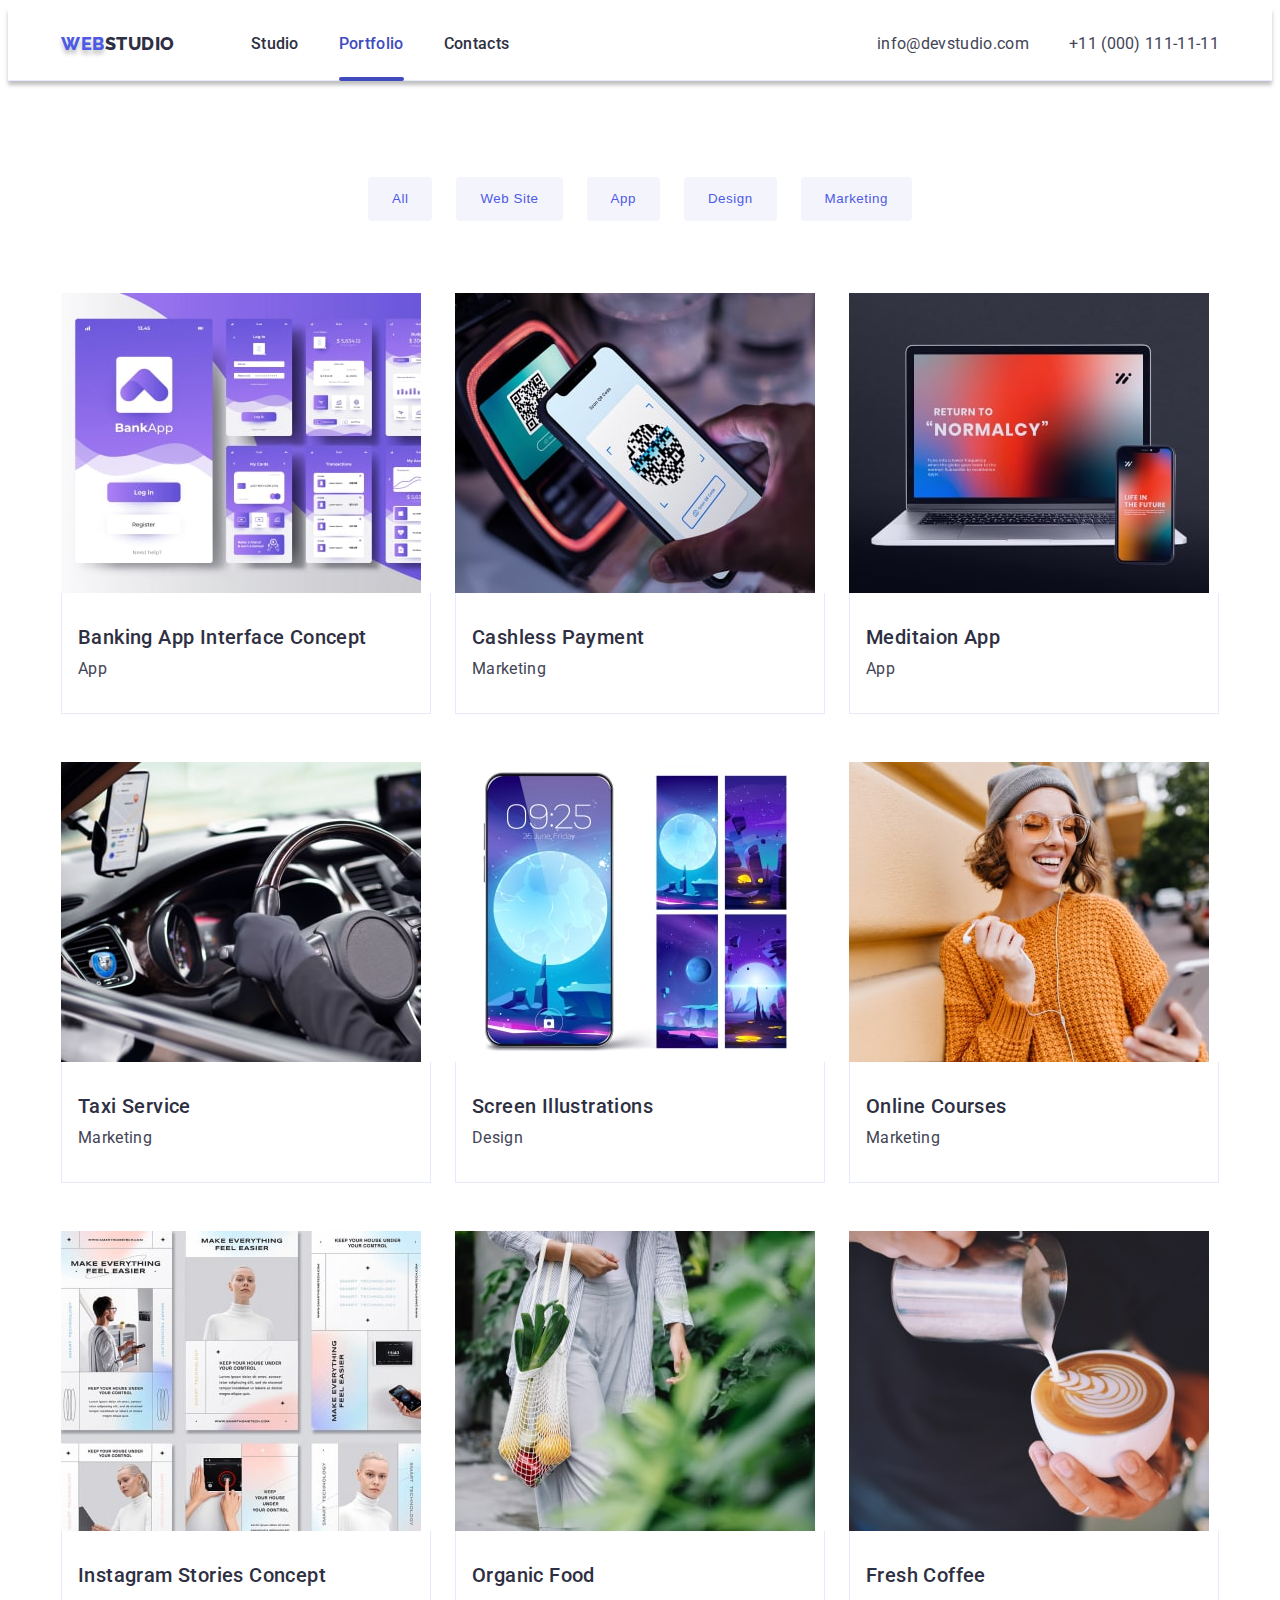
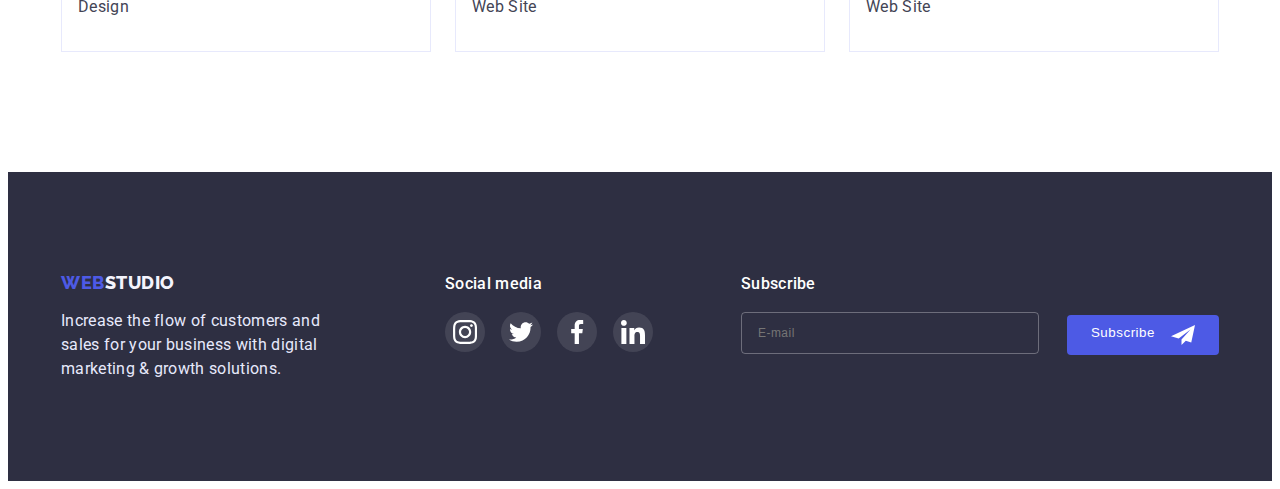
==== portfolio.html @ 87331905 "Initial commit" ====
<!DOCTYPE html>
<html lang="en">
  <head>
    <meta charset="UTF-8" />
    <meta http-equiv="X-UA-Compatible" content="IE=edge" />
    <meta name="viewport" content="width=device-width, initial-scale=1.0" />
    <title>Portfolio</title>
    <!-- Fonts -->
    <link rel="preconnect" href="https://fonts.gstatic.com" />
    <link rel="preconnect" href="https://fonts.googleapis.com" />
    <link rel="preconnect" href="https://fonts.gstatic.com" crossorigin />
    <link
      href="https://fonts.googleapis.com/css2?family=Raleway:wght@800&family=Roboto:wght@400;500;700;900&display=swap"
      rel="stylesheet"
    />
    <!-- Normalize -->
    <link
      rel="stylesheet"
      href="https://cdnjs.cloudflare.com/ajax/libs/modern-normalize/1.1.0/modern-normalize.min.css"
      integrity="sha512-wpPYUAdjBVSE4KJnH1VR1HeZfpl1ub8YT/NKx4PuQ5NmX2tKuGu6U/JRp5y+Y8XG2tV+wKQpNHVUX03MfMFn9Q=="
      crossorigin="anonymous"
      referrerpolicy="no-referrer"
    />
    <!-- Styles -->
    <link rel="stylesheet" href="./css/styles.css" />
  </head>
  <body>
    <header class="header">
      <div class="container header-container">
        <nav class="header-nav">
          <a class="logo" href="./index.html">
            <span class="logo-icon">Web</span>Studio
          </a>

          <ul class="header-menu">
            <li><a class="header-link" href="./index.html">Studio</a></li>
            <li>
              <a class="header-link link-page" href="./portfolio.html"
                >Portfolio</a
              >
            </li>
            <li><a class="header-link" href="">Contacts</a></li>
          </ul>
        </nav>

        <address class="address">
          <ul class="address-menu">
            <li>
              <a class="address-link" href="mailto:info@devstudio.com"
                >info@devstudio.com
              </a>
            </li>
            <li>
              <a class="address-link" href="tel:+110001111111"
                >+11 (000) 111-11-11
              </a>
            </li>
          </ul>
        </address>
      </div>
    </header>
    <main>
      <section class="section-portfolio">
        <!-- Filters -->
        <div class="container">
          <h1 class="visually-hidden">Filters</h1>
          <ul class="filters-menu">
            <li>
              <button class="filters-buttons" type="button">All</button>
            </li>
            <li>
              <button class="filters-buttons" type="button">Web Site</button>
            </li>
            <li>
              <button class="filters-buttons" type="button">App</button>
            </li>
            <li>
              <button class="filters-buttons" type="button">Design</button>
            </li>
            <li>
              <button class="filters-buttons" type="button">Marketing</button>
            </li>
          </ul>

          <!-- Project -->
          <ul class="project-list">
            <li class="project-item">
              <a class="project-link" href="#">
                <div class="project-image">
                  <img
                    src="./images/Project_Card_1.jpg"
                    alt="banking app"
                    width="360"
                    height="300"
                  />
                  <div class="project-description">
                    <p class="project-text">
                      14 Stylish and User-Friendly App Design Concepts · Task
                      Manager App · Calorie Tracker App · Exotic Fruit Ecommerce
                      App · Cloud Storage App
                    </p>
                  </div>
                </div>
                <div class="project-content">
                  <h2 class="section-subtitle">
                    Banking App Interface Concept
                  </h2>
                  <p class="section-text">App</p>
                </div>
              </a>
            </li>

            <li class="project-item">
              <a class="project-link" href="#">
                <div class="project-image">
                  <img
                    src="./images/Project_Card_2.jpg"
                    alt="cashless payment"
                    width="360"
                    height="300"
                  />
                  <div class="project-description">
                    <p class="project-text">
                      14 Stylish and User-Friendly App Design Concepts · Task
                      Manager App · Calorie Tracker App · Exotic Fruit Ecommerce
                      App · Cloud Storage App
                    </p>
                  </div>
                </div>
                <div class="project-content">
                  <h2 class="section-subtitle">Cashless Payment</h2>
                  <p class="section-text">Marketing</p>
                </div>
              </a>
            </li>

            <li class="project-item">
              <a class="project-link" href="#">
                <div class="project-image">
                  <img
                    src="./images/Project_Card_3.jpg"
                    alt="meditaion app"
                    width="360"
                    height="300"
                  />
                  <div class="project-description">
                    <p class="project-text">
                      14 Stylish and User-Friendly App Design Concepts · Task
                      Manager App · Calorie Tracker App · Exotic Fruit Ecommerce
                      App · Cloud Storage App
                    </p>
                  </div>
                </div>
                <div class="project-content">
                  <h2 class="section-subtitle">Meditaion App</h2>
                  <p class="section-text">App</p>
                </div>
              </a>
            </li>

            <li class="project-item">
              <a class="project-link" href="#">
                <div class="project-image">
                  <img
                    src="./images/Project_Card_4.jpg"
                    alt="taxi service"
                    width="360"
                    height="300"
                  />
                  <div class="project-description">
                    <p class="project-text">
                      14 Stylish and User-Friendly App Design Concepts · Task
                      Manager App · Calorie Tracker App · Exotic Fruit Ecommerce
                      App · Cloud Storage App
                    </p>
                  </div>
                </div>

                <div class="project-content">
                  <h2 class="section-subtitle">Taxi Service</h2>
                  <p class="section-text">Marketing</p>
                </div>
              </a>
            </li>

            <li class="project-item">
              <a class="project-link" href="#">
                <div class="project-image">
                  <img
                    src="./images/Project_Card_5.jpg"
                    alt="screen illustrations"
                    width="360"
                    height="300"
                  />
                  <div class="project-description">
                    <p class="project-text">
                      14 Stylish and User-Friendly App Design Concepts · Task
                      Manager App · Calorie Tracker App · Exotic Fruit Ecommerce
                      App · Cloud Storage App
                    </p>
                  </div>
                </div>

                <div class="project-content">
                  <h2 class="section-subtitle">Screen Illustrations</h2>
                  <p class="section-text">Design</p>
                </div>
              </a>
            </li>

            <li class="project-item">
              <a class="project-link" href="#">
                <div class="project-image">
                  <img
                    src="./images/Project_Card_6.jpg"
                    alt="online courses"
                    width="360"
                    height="300"
                  />
                  <div class="project-description">
                    <p class="project-text">
                      14 Stylish and User-Friendly App Design Concepts · Task
                      Manager App · Calorie Tracker App · Exotic Fruit Ecommerce
                      App · Cloud Storage App
                    </p>
                  </div>
                </div>

                <div class="project-content">
                  <h2 class="section-subtitle">Online Courses</h2>
                  <p class="section-text">Marketing</p>
                </div>
              </a>
            </li>

            <li class="project-item">
              <a class="project-link" href="#">
                <div class="project-image">
                  <img
                    src="./images/Project_Card_7.jpg"
                    alt="instagram stories"
                    width="360"
                    height="300"
                  />
                  <div class="project-description">
                    <p class="project-text">
                      14 Stylish and User-Friendly App Design Concepts · Task
                      Manager App · Calorie Tracker App · Exotic Fruit Ecommerce
                      App · Cloud Storage App
                    </p>
                  </div>
                </div>

                <div class="project-content">
                  <h2 class="section-subtitle">Instagram Stories Concept</h2>
                  <p class="section-text">Design</p>
                </div>
              </a>
            </li>

            <li class="project-item">
              <a class="project-link" href="#">
                <div class="project-image">
                  <img
                    src="./images/Project_Card_8.jpg"
                    alt="organic food"
                    width="360"
                    height="300"
                  />

                  <div class="project-description">
                    <p class="project-text">
                      14 Stylish and User-Friendly App Design Concepts · Task
                      Manager App · Calorie Tracker App · Exotic Fruit Ecommerce
                      App · Cloud Storage App
                    </p>
                  </div>
                </div>

                <div class="project-content">
                  <h2 class="section-subtitle">Organic Food</h2>
                  <p class="section-text">Web Site</p>
                </div>
              </a>
            </li>

            <li class="project-item">
              <a class="project-link" href="#">
                <div class="project-image">
                  <img
                    src="./images/Project_Card_9.jpg"
                    alt="cup of coffee"
                    width="360"
                    height="300"
                  />

                  <div class="project-description">
                    <p class="project-text">
                      14 Stylish and User-Friendly App Design Concepts · Task
                      Manager App · Calorie Tracker App · Exotic Fruit Ecommerce
                      App · Cloud Storage App
                    </p>
                  </div>
                </div>

                <div class="project-content">
                  <h2 class="section-subtitle">Fresh Coffee</h2>
                  <p class="section-text">Web Site</p>
                </div>
              </a>
            </li>
          </ul>
        </div>
      </section>
    </main>
    <footer class="footer">
      <div class="container footer-container">
        <div>
          <a class="footer-logo" href="./index.html">
            <span class="footer-logo-text">Web</span>Studio
          </a>
          <p class="footer-text">
            Increase the flow of customers and sales for your business with
            digital marketing & growth solutions.
          </p>
        </div>
        <div class="footer-socials">
          <h2 class="footer-socials-title">Social media</h2>
          <ul class="footer-socials-list">
            <li class="footer-socials-item">
              <a class="footer-socials-link" href="https://www.instagram.com/">
                <svg class="footer-socials-icon">
                  <use href="./images/icons.svg#icon-instagram"></use>
                </svg>
              </a>
            </li>
            <li class="footer-socials-item">
              <a class="footer-socials-link" href="https://twitter.com/">
                <svg class="footer-socials-icon">
                  <use href="./images/icons.svg#icon-twitter"></use>
                </svg>
              </a>
            </li>
            <li class="footer-socials-item">
              <a class="footer-socials-link" href="https://www.facebook.com/">
                <svg class="footer-socials-icon">
                  <use href="./images/icons.svg#icon-facebook"></use>
                </svg>
              </a>
            </li>
            <li class="footer-socials-item">
              <a class="footer-socials-link" href="https://www.linkedin.com/">
                <svg class="footer-socials-icon">
                  <use href="./images/icons.svg#icon-linkedin"></use>
                </svg>
              </a>
            </li>
          </ul>
        </div>

        <form class="subscribe">
          <h2 class="footer-socials-title">Subscribe</h2>
          <input
            class="subscribe-email"
            name="email"
            type="email"
            placeholder="E-mail"
          />
          <button class="footer-btn" type="submit">
            Subscribe
            <svg class="footer-icon-subscribe">
              <use href="./images/icons.svg#icon-telegram"></use>
            </svg>
          </button>
        </form>
      </div>
    </footer>
  </body>
</html>
---- css/styles.css ----
:root {
  --color-brand: #4d5ae5;
  --color-pressed-state: #404bbf;
  --color-title: #2e2f42;
  --color-text: #434455;
  --color-primary: #ffffff;
  --timing-function: 250ms cubic-bezier(0.4, 0, 0.2, 1);
}

body {
  font-family: 'Roboto', sans-serif;
  font-size: 16px;
  background-color: var(--color-primary);
  color: var(--color-text);
}

p,
h1,
h2,
h3,
h4,
h5,
h6 {
  margin: 0;
}

img {
  display: block;
  max-width: 100%;
  height: auto;
  object-fit: cover;
}

.container {
  width: 1158px;
  margin: 0 auto;
  padding: 0 15px;
}

ul {
  list-style-type: none;
  margin: 0;
  padding: 0;
}

/* Head  */

.header {
  border-bottom: 1px solid #e7e9fc;
  box-shadow: 0px 4px 4px rgba(0, 0, 0, 0.25);
}

.header-container {
  display: flex;
  align-items: center;
}

.header-nav {
  display: flex;
  align-items: center;
  flex-grow: 1;
  gap: 76px;
}

.logo {
  color: var(--color-title);
  font-size: 18px;
  line-height: 1.33;
  font-weight: 800;
  text-decoration: none;
  text-transform: uppercase;
  font-family: 'Raleway', sans-serif;
  letter-spacing: 0.03em;
}

.logo-text {
  color: var(--color-brand);
}

.header-menu {
  display: flex;
  gap: 40px;
}

.header-link {
  display: block;
  padding: 24px 0;

  position: relative;

  color: var(--color-title);
  font-weight: 500;
  text-decoration: none;
  letter-spacing: 0.02em;
  line-height: 1.5;

  transition: color var(--timing-function);
}

.link-page {
  color: var(--color-pressed-state);
}

.link-page::after {
  content: '';

  position: absolute;

  display: block;
  bottom: -1px;
  width: 100%;
  height: 4px;
  border-radius: 4px;

  background-color: var(--color-pressed-state);
}

.header-link:hover {
  color: var(--color-pressed-state);
}

.address-menu {
  display: flex;
  gap: 40px;
}

.address-link {
  color: var(--color-text);
  text-decoration: none;
  font-style: normal;
  letter-spacing: 0.02em;
  line-height: 1.5;

  padding: 24px 0;

  transition: color var(--timing-function);
}

.address-link:hover {
  color: var(--color-pressed-state);
}

/* Hero */
.hero {
  background-color: rgba(46, 47, 66, 0.7);
  background-image: linear-gradient(
      rgba(46, 47, 66, 0.7),
      rgba(46, 47, 66, 0.7)
    ),
    url('../images/people-office.jpg');
  background-repeat: no-repeat;
  background-position: center;
  background-size: cover;
  box-shadow: 0px 4px 4px rgba(0, 0, 0, 0.25);

  max-width: 1440px;
  text-align: center;

  margin-left: auto;
  margin-right: auto;
  padding-top: 188px;
  padding-bottom: 188px;
}

.hero-title {
  color: var(--color-primary);
  font-size: 56px;
  line-height: 1.07;
  text-align: center;
  letter-spacing: 0.02em;
  max-width: 496px;

  margin: 0 auto 48px;
}

.hero-btn {
  color: var(--color-primary);
  background-color: var(--color-brand);
  box-shadow: 0px 4px 4px rgba(0, 0, 0, 0.15);
  border: none;

  border-radius: 4px;
  cursor: pointer;
  font-weight: 500;
  letter-spacing: 0.04em;
  line-height: 1.5;

  padding: 16px 32px;

  transition: background-color var(--timing-function);
}

.hero-btn:hover {
  background-color: var(--color-pressed-state);
}

/* Sections */

.visually-hidden {
  position: absolute;
  width: 1px;
  height: 1px;
  margin: -1px;
  border: 0;
  padding: 0;
  white-space: nowrap;
  clip-path: inset(100%);
  clip: rect(0 0 0 0);
  overflow: hidden;
}

.section {
  padding: 120px 0;
}

.future {
  padding-bottom: 0;
}

.section-list {
  display: flex;
  gap: 24px;
}

.section-list > li {
  flex-basis: calc((100%-72px) / 4);
}

.section-item::before {
  content: '';
  display: block;
  height: 112px;
  background-color: #f4f4fd;
  border-radius: 4px;
  background-size: auto;
  background-repeat: no-repeat;
  background-position: center;
  margin-bottom: 8px;
}

.icon-antenna::before {
  background-image: url(../images/antenna.svg);
}

.icon-clock::before {
  background-image: url(../images/clock.svg);
}

.icon-diagram::before {
  background-image: url(../images/diagram.svg);
}

.icon-astronaut::before {
  background-image: url(../images/astronaut.svg);
}

.section-subtitle {
  color: var(--color-title);
  font-size: 20px;
  line-height: 1.2;
  font-weight: 500;
  letter-spacing: 0.02em;

  margin-bottom: 8px;
}

.section-text {
  letter-spacing: 0.02em;
  line-height: 1.5;
}

.section-title {
  color: var(--color-title);
  font-size: 36px;
  line-height: 1.11;
  text-transform: capitalize;
  text-align: center;
  letter-spacing: 0.02em;

  margin-bottom: 72px;
}

.section-bg {
  background-color: #f4f4fd;
}

.work-list {
  display: flex;
  flex-wrap: wrap;
  gap: 24px;
}

.work-item {
  flex-basis: calc((100% - 48px) / 3);
}

.team-list {
  display: flex;
  flex-wrap: wrap;
  gap: 24px;
}

.team-item {
  flex-basis: calc((100% - 72px) / 4);

  background-color: #ffffff;
  box-shadow: 0px 1px 6px rgba(46, 47, 66, 0.08),
    0px 1px 1px rgba(46, 47, 66, 0.16), 0px 2px 1px rgba(46, 47, 66, 0.08);
  border-radius: 0px 0px 4px 4px;
}

.team-content {
  text-align: center;
  padding: 32px 0;
}

/* Socials icons */

.socials-list {
  display: flex;
  justify-content: center;
  gap: 24px;
  margin-top: 8px;
}

.socials-item {
  width: 40px;
  height: 40px;
}

.socials-link {
  display: flex;
  align-items: center;
  justify-content: center;
  width: 100%;
  height: 100%;
  border-radius: 50%;
  background-color: var(--color-brand);
  fill: var(--color-primary);

  transition: background-color var(--timing-function);
}

.socials-link:hover,
.socials-link:focus {
  background-color: var(--color-pressed-state);
}

.socials-icon {
  width: 16px;
  height: 16px;
}

/* Customers */

.section-customers-list {
  display: flex;
  gap: 24px;
  justify-content: center;
}

.section-customers-item {
  width: 168px;
  height: 88px;
}

.section-customers-link {
  display: flex;
  align-items: center;
  justify-content: center;
  width: 100%;
  height: 100%;
  border: 1px solid #8e8f99;
  fill: #8e8f99;
  border-radius: 4px;

  transition: fill var(--timing-function), border var(--timing-function);
}

.section-customers-link:hover,
.section-customers-link:focus {
  fill: var(--color-pressed-state);
  border: 1px solid var(--color-pressed-state);
}

.section-customers-icon {
  width: 104px;
  height: 56px;
}

/* Footer  */
.footer {
  background-color: var(--color-title);

  padding-top: 100px;
  padding-bottom: 100px;
}

.footer-container {
  display: flex;
}

.footer-logo {
  color: #f4f4fd;

  text-decoration: none;
  text-transform: uppercase;
  font-family: 'Raleway', sans-serif;
  font-size: 18px;
  line-height: 1.18;
  font-weight: 800;
  letter-spacing: 0.03em;

  display: block;
  margin-bottom: 16px;
}

.footer-logo-text {
  color: var(--color-brand);
}

.footer-text {
  color: #e7e9fc;

  letter-spacing: 0.02em;
  line-height: 1.5;
  width: 264px;
}

.footer-socials {
  margin-left: 120px;
}

.footer-socials-title {
  margin-bottom: 16px;

  color: var(--color-primary);

  font-size: 16px;
  font-weight: 500;
  letter-spacing: 0.02em;
  line-height: 1.5;
}

.footer-socials-list {
  display: flex;
  justify-content: center;
  gap: 16px;
}

.footer-socials-item {
  width: 40px;
  height: 40px;
}

.footer-socials-link {
  display: flex;
  align-items: center;
  justify-content: center;
  width: 100%;
  height: 100%;
  border-radius: 50%;
  background-color: rgba(255, 255, 255, 0.1);
  fill: var(--color-primary);

  transition: background-color var(--timing-function);
}

.footer-socials-link:hover,
.footer-socials-link:focus {
  background-color: #31d0aa;
}

.footer-socials-icon {
  width: 24px;
  height: 24px;
}

.subscribe {
  margin-left: auto;
}

.subscribe-email {
  padding: 8px 16px;
  width: 264px;

  font-size: 12px;
  line-height: 2;
  letter-spacing: 0.04em;
  color: rgba(255, 255, 255, 0.6);
  background-color: transparent;

  border: 1px solid rgba(255, 255, 255, 0.3);
  border-radius: 4px;
}

.footer-btn {
  display: inline-flex;
  margin-left: 24px;
  padding: 8px 24px;

  color: var(--color-primary);
  background-color: var(--color-brand);
  border: none;

  border-radius: 4px;
  cursor: pointer;
  font-weight: 500;
  letter-spacing: 0.04em;
  line-height: 1.5;

  transition: background-color var(--timing-function);
}

.footer-btn:hover {
  background-color: var(--color-pressed-state);
}

.footer-icon-subscribe {
  fill: var(--color-primary);

  margin-left: 16px;
  width: 24px;
  height: 24px;
}

/* Portfolio  */

.section-portfolio {
  padding-top: 96px;
  padding-bottom: 120px;
}

.logo-icon {
  color: var(--color-brand);
  text-shadow: 0px 4px 4px rgba(0, 0, 0, 0.25);
}

.filters-menu {
  display: flex;
  justify-content: center;
  margin-bottom: 72px;
  gap: 24px;
}

.filters-buttons {
  background-color: #f4f4fd;
  color: var(--color-brand);

  font-weight: 400;
  text-align: center;
  letter-spacing: 0.04em;
  cursor: pointer;
  border: 1px solid #e7e9fc;
  border-radius: 4px;
  border: none;
  line-height: 1.5;

  padding: 12px 24px;

  transition: color var(--timing-function),
    background-color var(--timing-function), box-shadow var(--timing-function);
}

.filters-buttons:hover,
.filters-buttons:focus {
  color: var(--color-primary);
  background-color: var(--color-pressed-state);
  box-shadow: 0px 3px 1px rgba(0, 0, 0, 0.1), 0px 2px 1px rgba(0, 0, 0, 0.08),
    0px 2px 2px rgba(0, 0, 0, 0.12);
}

.project-list {
  display: flex;
  flex-wrap: wrap;
}

.project-item {
  flex-basis: calc((100% - 48px) / 3);
  margin-right: 24px;
  margin-bottom: 48px;
}

.project-item:nth-child(3n) {
  margin-right: 0;
}

.project-item:nth-child(n + 7) {
  margin-bottom: 0;
}

.project-link {
  display: block;
  text-decoration: none;
  color: currentColor;

  transition: box-shadow var(--timing-function);
}

.project-link:hover,
.project-link:focus {
  box-shadow: 0px 1px 6px rgba(46, 47, 66, 0.08),
    0px 1px 1px rgba(46, 47, 66, 0.16), 0px 2px 1px rgba(46, 47, 66, 0.08);
}

.project-content {
  border: 1px solid #e7e9fc;
  border-top: none;
  padding: 32px 16px;
}

.project-image {
  position: relative;
  overflow: hidden;
}

.project-description {
  position: absolute;
  top: 0;
  left: 0;
  width: 100%;
  height: 100%;

  transform: translateY(100%);
  transition: transform var(--timing-function);

  background-color: var(--color-brand);
}

.project-link:hover .project-description {
  transform: translateY(0);
}

.project-text {
  padding: 40px 32px 164px 32px;

  letter-spacing: 0.02em;
  line-height: 1.5;
  color: #f4f4fd;
}

/* Modal */

.backdrop {
  position: fixed;
  top: 0;
  left: 0;
  width: 100%;
  height: 100%;

  display: flex;
  align-items: center;
  justify-content: center;

  padding-top: 88px;
  padding-bottom: 12px;

  background-color: rgba(46, 47, 66, 0.4);

  transition: opacity var(--timing-function), visibility var(--timing-function);
}

.backdrop.is-hidden {
  opacity: 0;
  visibility: hidden;
  pointer-events: none;
}

.modal {
  position: absolute;

  top: 50%;
  left: 50%;
  transform: translate(-50%, -50%);
  padding: 72px 24px 24px;

  width: 100%;

  max-width: 408px;
  min-height: 576px;

  background-color: #fcfcfc;
  box-shadow: 0px 1px 1px rgba(0, 0, 0, 0.14), 0px 1px 3px rgba(0, 0, 0, 0.12),
    0px 2px 1px rgba(0, 0, 0, 0.2);
  border-radius: 4px;
}

.modal-close {
  position: absolute;
  top: 24px;
  right: 24px;

  display: flex;
  align-items: center;
  justify-content: center;

  border-radius: 50%;
  width: 24px;
  height: 24px;
  background: #e7e9fc;
  border: 1px solid rgba(0, 0, 0, 0.1);

  transition: background-color var(--timing-function),
    fill var(--timing-function), border var(--timing-function);
}

.modal-close-icon {
  width: 8px;
  height: 8px;
}

.modal-close:hover,
.modal-close:focus {
  background-color: var(--color-pressed-state);
  fill: var(--color-primary);
  border: none;
}

/* Form  */

.contact-form {
}

.contact-text {
  text-align: center;

  margin-bottom: 16px;

  color: var(--color-title);
  font-weight: 500;
  letter-spacing: 0.02em;
  line-height: 1.5;
}

.form-label {
  display: flex;
  flex-direction: column;
  margin-bottom: 4px;

  color: #8e8f99;
  font-size: 12px;
  line-height: 1.17;
  letter-spacing: 0.01em;
}

.form-label:nth-child(n + 2) {
  margin-top: 8px;
}

.form-label-comment {
  margin-bottom: 16px;
}

.form-group {
  position: relative;
}

.form-input {
  padding-left: 38px;
  width: 100%;
  height: 40px;

  border: 1px solid rgba(33, 33, 33, 0.2);
  border-radius: 4px;
  outline: none;

  transition: border var(--timing-function);
}

.form-input:focus {
  border: 1px solid var(--color-brand);
}

.form-icon {
  position: absolute;

  top: 50%;
  left: 16px;
  transform: translateY(-50%);

  fill: var(--color-title);

  transition: fill var(--timing-function);
}

.form-input:focus + .form-icon {
  fill: var(--color-brand);
}

.form-textarea {
  resize: none;

  width: 100%;
  height: 120px;
  padding-left: 16px;
  border: 1px solid rgba(33, 33, 33, 0.2);
  border-radius: 4px;
  outline: none;

  transition: border var(--timing-function);
}

.form-textarea:focus {
  border: 1px solid var(--color-brand);
}
.form-textarea::placeholder {
  color: rgba(117, 117, 117, 0.5);
  letter-spacing: 0.04em;
  font-size: 12px;
  line-height: 1.17;
}

.contact-form-btn {
  display: flex;
  align-content: center;
  margin: 24px auto 0 auto;
  width: 169px;
  justify-content: center;
}

.form-accept {
  color: #757575;
  font-size: 12px;
  line-height: 1.17;
  letter-spacing: 0.04em;
}
.form-accept-chekbox {
  position: absolute;
  appearance: none;
}
.checkbox {
  display: inline-flex;
  justify-content: center;
  align-items: center;
  width: 16px;
  height: 16px;
  overflow: hidden;

  border: 1.25px solid var(--color-title);
  border-radius: 2px;

  background-color: var(--color-primary);
  background-repeat: no-repeat;
  background-origin: content-box;
  background-position: 50% 50%;
}

.form-accept-chekbox:checked + .checkbox {
  background-color: var(--color-pressed-state);
  border: 1.25px solid var(--color-pressed-state);
}

.form-accept-chekbox:checked + .checkbox + .checked-icon {
  fill: var(--color-pressed-state);
}

.checked-icon {
  width: 10px;
  height: 8px;
  fill: var(--color-primary);
}

.form-accept-text {
  padding-left: 8px;
}

.web-privacy {
  color: var(--color-brand);
  text-decoration: underline;
}
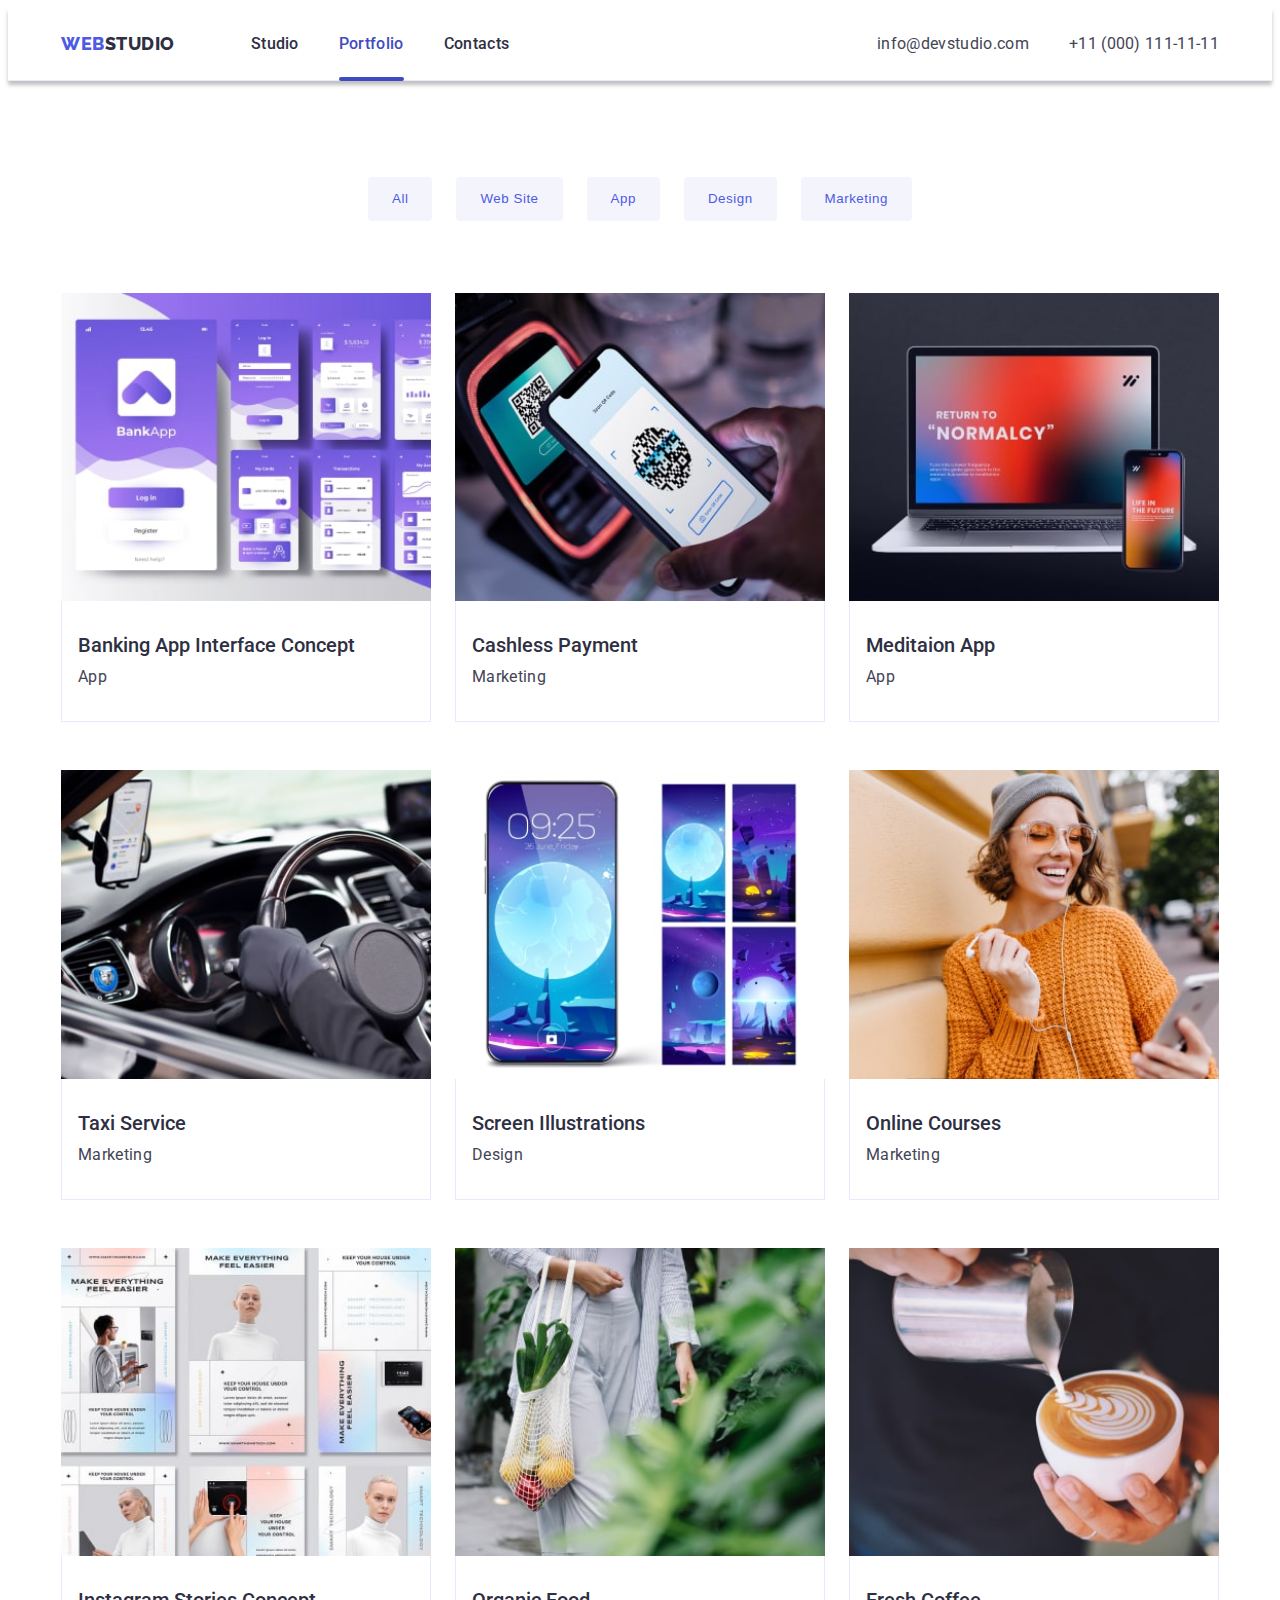
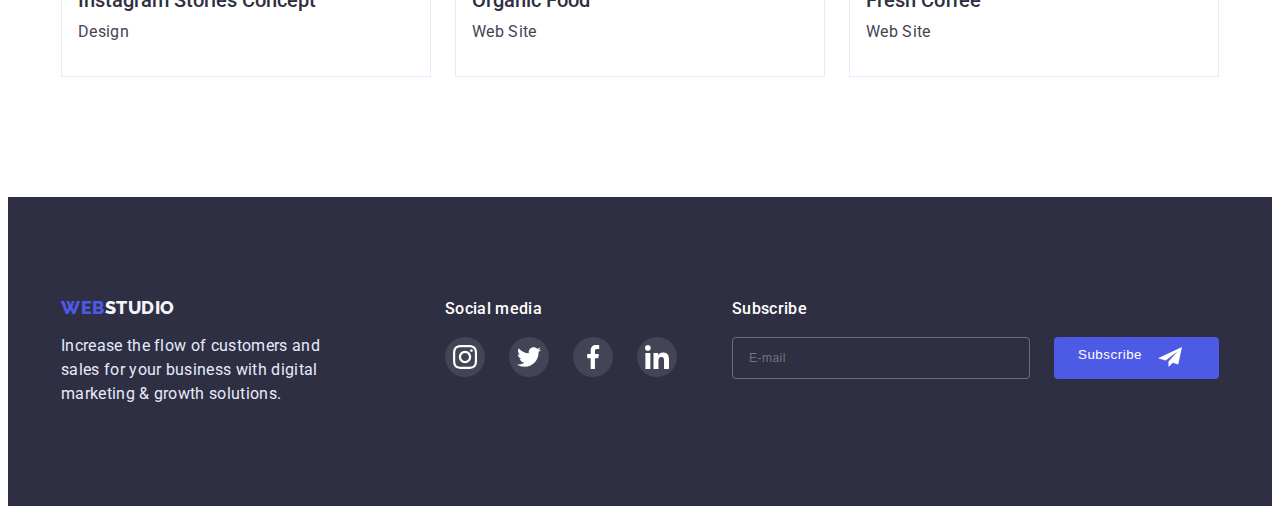
==== commit 76bcbdb2: "hw-07" ====
--- a/portfolio.html
+++ b/portfolio.html
@@ -25,15 +25,16 @@
     <link rel="stylesheet" href="./css/styles.css" />
   </head>
   <body>
+    <!-- Head  -->
     <header class="header">
       <div class="container header-container">
         <nav class="header-nav">
           <a class="logo" href="./index.html">
-            <span class="logo-icon">Web</span>Studio
+            <span class="logo-text">Web</span>Studio
           </a>
 
           <ul class="header-menu">
-            <li><a class="header-link" href="./index.html">Studio</a></li>
+            <li><a class="header-link" href="/index.html">Studio</a></li>
             <li>
               <a class="header-link link-page" href="./portfolio.html"
                 >Portfolio</a
@@ -57,12 +58,92 @@
             </li>
           </ul>
         </address>
+
+        <button
+          class="menu-toggle-open js-open-menu"
+          aria-expanded="false"
+          aria-controls="mobile-menu"
+        >
+          <svg width="32" height="22">
+            <use href="./images/icons.svg#icon-menu-hamburger"></use>
+          </svg>
+        </button>
+
+        <!-- Mobile Menu -->
+        <div class="menu-container js-menu-container" id="mobile-menu">
+          <button class="menu-toggle js-close-menu">
+            <svg width="8" height="8">
+              <use href="./images/icons.svg#icon-close"></use>
+            </svg>
+          </button>
+
+          <ul class="menu-list">
+            <li class="menu-item">
+              <a href="./index.html" class="menu-link-nav">Studio</a>
+            </li>
+            <li class="menu-item">
+              <a href="./portfolio.html" class="menu-link-nav">Portfolio</a>
+            </li>
+            <li class="menu-item">
+              <a href="" class="menu-link-nav active">Contacts</a>
+            </li>
+          </ul>
+
+          <div>
+            <address class="menu-address-wrap">
+              <ul class="">
+                <li class="menu-item">
+                  <a href="tel:+110001111111" class="menu-address active"
+                    >+11 (000) 111-11-11</a
+                  >
+                </li>
+                <li class="menu-item">
+                  <a href="mailto:info@devstudio.com" class="menu-address mail"
+                    >info@devstudio.com</a
+                  >
+                </li>
+              </ul>
+            </address>
+
+            <ul class="menu-social">
+              <li class="menu-social-item">
+                <a class="menu-link" href="#">
+                  <svg class="menu-soc-icon">
+                    <use href="./images/icons.svg#icon-instagram"></use>
+                  </svg>
+                </a>
+              </li>
+              <li class="menu-social-item">
+                <a class="menu-link" href="#">
+                  <svg class="menu-soc-icon">
+                    <use href="./images/icons.svg#icon-twitter"></use>
+                  </svg>
+                </a>
+              </li>
+              <li class="menu-social-item">
+                <a class="menu-link" href="#">
+                  <svg class="menu-soc-icon">
+                    <use href="./images/icons.svg#icon-facebook"></use>
+                  </svg>
+                </a>
+              </li>
+              <li class="menu-social-item">
+                <a class="menu-link" href="#">
+                  <svg class="menu-soc-icon">
+                    <use href="./images/icons.svg#icon-linkedin"></use>
+                  </svg>
+                </a>
+              </li>
+            </ul>
+          </div>
+        </div>
       </div>
     </header>
+
     <main>
       <section class="section-portfolio">
         <!-- Filters -->
-        <div class="container">
+        <div class="container portfolio-container">
           <h1 class="visually-hidden">Filters</h1>
           <ul class="filters-menu">
             <li>
@@ -86,8 +167,13 @@
           <ul class="project-list">
             <li class="project-item">
               <a class="project-link" href="#">
-                <div class="project-image">
-                  <img
+                <div class="project-wrap">
+                  <img
+                    class="project-imgage"
+                    srcset="
+                      ./images/Project_Card_1.jpg   1x,
+                      ./images/Project_Card_1@2.jpg 2x
+                    "
                     src="./images/Project_Card_1.jpg"
                     alt="banking app"
                     width="360"
@@ -102,18 +188,23 @@
                   </div>
                 </div>
                 <div class="project-content">
-                  <h2 class="section-subtitle">
+                  <h2 class="project-subtitle">
                     Banking App Interface Concept
                   </h2>
-                  <p class="section-text">App</p>
-                </div>
-              </a>
-            </li>
-
-            <li class="project-item">
-              <a class="project-link" href="#">
-                <div class="project-image">
-                  <img
+                  <p class="project-desc">App</p>
+                </div>
+              </a>
+            </li>
+
+            <li class="project-item">
+              <a class="project-link" href="#">
+                <div class="project-wrap">
+                  <img
+                    class="project-imgage"
+                    srcset="
+                      ./images/Project_Card_2.jpg   1x,
+                      ./images/Project_Card_2@2.jpg 2x
+                    "
                     src="./images/Project_Card_2.jpg"
                     alt="cashless payment"
                     width="360"
@@ -128,16 +219,21 @@
                   </div>
                 </div>
                 <div class="project-content">
-                  <h2 class="section-subtitle">Cashless Payment</h2>
-                  <p class="section-text">Marketing</p>
-                </div>
-              </a>
-            </li>
-
-            <li class="project-item">
-              <a class="project-link" href="#">
-                <div class="project-image">
-                  <img
+                  <h2 class="project-subtitle">Cashless Payment</h2>
+                  <p class="project-desc">Marketing</p>
+                </div>
+              </a>
+            </li>
+
+            <li class="project-item">
+              <a class="project-link" href="#">
+                <div class="project-wrap">
+                  <img
+                    class="project-imgage"
+                    srcset="
+                      ./images/Project_Card_3.jpg   1x,
+                      ./images/Project_Card_3@2.jpg 2x
+                    "
                     src="./images/Project_Card_3.jpg"
                     alt="meditaion app"
                     width="360"
@@ -152,16 +248,21 @@
                   </div>
                 </div>
                 <div class="project-content">
-                  <h2 class="section-subtitle">Meditaion App</h2>
-                  <p class="section-text">App</p>
-                </div>
-              </a>
-            </li>
-
-            <li class="project-item">
-              <a class="project-link" href="#">
-                <div class="project-image">
-                  <img
+                  <h2 class="project-subtitle">Meditaion App</h2>
+                  <p class="project-desc">App</p>
+                </div>
+              </a>
+            </li>
+
+            <li class="project-item">
+              <a class="project-link" href="#">
+                <div class="project-wrap">
+                  <img
+                    class="project-imgage"
+                    srcset="
+                      ./images/Project_Card_4.jpg   1x,
+                      ./images/Project_Card_4@2.jpg 2x
+                    "
                     src="./images/Project_Card_4.jpg"
                     alt="taxi service"
                     width="360"
@@ -177,16 +278,21 @@
                 </div>
 
                 <div class="project-content">
-                  <h2 class="section-subtitle">Taxi Service</h2>
-                  <p class="section-text">Marketing</p>
-                </div>
-              </a>
-            </li>
-
-            <li class="project-item">
-              <a class="project-link" href="#">
-                <div class="project-image">
-                  <img
+                  <h2 class="project-subtitle">Taxi Service</h2>
+                  <p class="project-desc">Marketing</p>
+                </div>
+              </a>
+            </li>
+
+            <li class="project-item">
+              <a class="project-link" href="#">
+                <div class="project-wrap">
+                  <img
+                    class="project-imgage"
+                    srcset="
+                      ./images/Project_Card_5.jpg   1x,
+                      ./images/Project_Card_5@2.jpg 2x
+                    "
                     src="./images/Project_Card_5.jpg"
                     alt="screen illustrations"
                     width="360"
@@ -202,16 +308,21 @@
                 </div>
 
                 <div class="project-content">
-                  <h2 class="section-subtitle">Screen Illustrations</h2>
-                  <p class="section-text">Design</p>
-                </div>
-              </a>
-            </li>
-
-            <li class="project-item">
-              <a class="project-link" href="#">
-                <div class="project-image">
-                  <img
+                  <h2 class="project-subtitle">Screen Illustrations</h2>
+                  <p class="project-desc">Design</p>
+                </div>
+              </a>
+            </li>
+
+            <li class="project-item">
+              <a class="project-link" href="#">
+                <div class="project-wrap">
+                  <img
+                    class="project-imgage"
+                    srcset="
+                      ./images/Project_Card_6.jpg   1x,
+                      ./images/Project_Card_6@2.jpg 2x
+                    "
                     src="./images/Project_Card_6.jpg"
                     alt="online courses"
                     width="360"
@@ -227,16 +338,21 @@
                 </div>
 
                 <div class="project-content">
-                  <h2 class="section-subtitle">Online Courses</h2>
-                  <p class="section-text">Marketing</p>
-                </div>
-              </a>
-            </li>
-
-            <li class="project-item">
-              <a class="project-link" href="#">
-                <div class="project-image">
-                  <img
+                  <h2 class="project-subtitle">Online Courses</h2>
+                  <p class="project-desc">Marketing</p>
+                </div>
+              </a>
+            </li>
+
+            <li class="project-item">
+              <a class="project-link" href="#">
+                <div class="project-wrap">
+                  <img
+                    class="project-imgage"
+                    srcset="
+                      ./images/Project_Card_7.jpg   1x,
+                      ./images/Project_Card_7@2.jpg 2x
+                    "
                     src="./images/Project_Card_7.jpg"
                     alt="instagram stories"
                     width="360"
@@ -252,16 +368,21 @@
                 </div>
 
                 <div class="project-content">
-                  <h2 class="section-subtitle">Instagram Stories Concept</h2>
-                  <p class="section-text">Design</p>
-                </div>
-              </a>
-            </li>
-
-            <li class="project-item">
-              <a class="project-link" href="#">
-                <div class="project-image">
-                  <img
+                  <h2 class="project-subtitle">Instagram Stories Concept</h2>
+                  <p class="project-desc">Design</p>
+                </div>
+              </a>
+            </li>
+
+            <li class="project-item">
+              <a class="project-link" href="#">
+                <div class="project-wrap">
+                  <img
+                    class="project-imgage"
+                    srcset="
+                      ./images/Project_Card_8.jpg   1x,
+                      ./images/Project_Card_8@2.jpg 2x
+                    "
                     src="./images/Project_Card_8.jpg"
                     alt="organic food"
                     width="360"
@@ -278,16 +399,21 @@
                 </div>
 
                 <div class="project-content">
-                  <h2 class="section-subtitle">Organic Food</h2>
-                  <p class="section-text">Web Site</p>
-                </div>
-              </a>
-            </li>
-
-            <li class="project-item">
-              <a class="project-link" href="#">
-                <div class="project-image">
-                  <img
+                  <h2 class="project-subtitle">Organic Food</h2>
+                  <p class="project-desc">Web Site</p>
+                </div>
+              </a>
+            </li>
+
+            <li class="project-item">
+              <a class="project-link" href="#">
+                <div class="project-wrap">
+                  <img
+                    class="project-imgage"
+                    srcset="
+                      ./images/Project_Card_9.jpg   1x,
+                      ./images/Project_Card_9@2.jpg 2x
+                    "
                     src="./images/Project_Card_9.jpg"
                     alt="cup of coffee"
                     width="360"
@@ -304,8 +430,8 @@
                 </div>
 
                 <div class="project-content">
-                  <h2 class="section-subtitle">Fresh Coffee</h2>
-                  <p class="section-text">Web Site</p>
+                  <h2 class="project-subtitle">Fresh Coffee</h2>
+                  <p class="project-desc">Web Site</p>
                 </div>
               </a>
             </li>
@@ -313,65 +439,81 @@
         </div>
       </section>
     </main>
+
+    <!-- Footer -->
     <footer class="footer">
       <div class="container footer-container">
-        <div>
-          <a class="footer-logo" href="./index.html">
-            <span class="footer-logo-text">Web</span>Studio
-          </a>
-          <p class="footer-text">
-            Increase the flow of customers and sales for your business with
-            digital marketing & growth solutions.
-          </p>
+        <div class="footer-about">
+          <div class="footer-logo-media">
+            <a class="footer-logo" href="./index.html">
+              <span class="footer-logo-text">Web</span>Studio
+            </a>
+            <p class="footer-text">
+              Increase the flow of customers and sales for your business with
+              digital marketing & growth solutions.
+            </p>
+          </div>
+
+          <div class="footer-socials">
+            <h2 class="footer-socials-title">Social media</h2>
+            <ul class="socials-list">
+              <li>
+                <a
+                  class="socials-link footer-link"
+                  href="https://www.instagram.com/"
+                >
+                  <svg class="footer-socials-icon">
+                    <use href="./images/icons.svg#icon-instagram"></use>
+                  </svg>
+                </a>
+              </li>
+              <li>
+                <a class="socials-link footer-link" href="https://twitter.com/">
+                  <svg class="footer-socials-icon">
+                    <use href="./images/icons.svg#icon-twitter"></use>
+                  </svg>
+                </a>
+              </li>
+              <li>
+                <a
+                  class="socials-link footer-link"
+                  href="https://www.facebook.com/"
+                >
+                  <svg class="footer-socials-icon">
+                    <use href="./images/icons.svg#icon-facebook"></use>
+                  </svg>
+                </a>
+              </li>
+              <li>
+                <a
+                  class="socials-link footer-link"
+                  href="https://www.linkedin.com/"
+                >
+                  <svg class="footer-socials-icon">
+                    <use href="./images/icons.svg#icon-linkedin"></use>
+                  </svg>
+                </a>
+              </li>
+            </ul>
+          </div>
         </div>
-        <div class="footer-socials">
-          <h2 class="footer-socials-title">Social media</h2>
-          <ul class="footer-socials-list">
-            <li class="footer-socials-item">
-              <a class="footer-socials-link" href="https://www.instagram.com/">
-                <svg class="footer-socials-icon">
-                  <use href="./images/icons.svg#icon-instagram"></use>
-                </svg>
-              </a>
-            </li>
-            <li class="footer-socials-item">
-              <a class="footer-socials-link" href="https://twitter.com/">
-                <svg class="footer-socials-icon">
-                  <use href="./images/icons.svg#icon-twitter"></use>
-                </svg>
-              </a>
-            </li>
-            <li class="footer-socials-item">
-              <a class="footer-socials-link" href="https://www.facebook.com/">
-                <svg class="footer-socials-icon">
-                  <use href="./images/icons.svg#icon-facebook"></use>
-                </svg>
-              </a>
-            </li>
-            <li class="footer-socials-item">
-              <a class="footer-socials-link" href="https://www.linkedin.com/">
-                <svg class="footer-socials-icon">
-                  <use href="./images/icons.svg#icon-linkedin"></use>
-                </svg>
-              </a>
-            </li>
-          </ul>
-        </div>
 
         <form class="subscribe">
-          <h2 class="footer-socials-title">Subscribe</h2>
-          <input
-            class="subscribe-email"
-            name="email"
-            type="email"
-            placeholder="E-mail"
-          />
-          <button class="footer-btn" type="submit">
-            Subscribe
-            <svg class="footer-icon-subscribe">
-              <use href="./images/icons.svg#icon-telegram"></use>
-            </svg>
-          </button>
+          <h2 class="subscribe-title">Subscribe</h2>
+          <div class="subscribe-form">
+            <input
+              class="subscribe-email"
+              name="email"
+              type="email"
+              placeholder="E-mail"
+            />
+            <button class="footer-btn" type="submit">
+              Subscribe
+              <svg class="footer-icon-subscribe">
+                <use href="./images/icons.svg#icon-telegram"></use>
+              </svg>
+            </button>
+          </div>
         </form>
       </div>
     </footer>
--- a/css/styles.css
+++ b/css/styles.css
@@ -15,6 +15,7 @@
 }
 
 p,
+ul,
 h1,
 h2,
 h3,
@@ -22,6 +23,16 @@
 h5,
 h6 {
   margin: 0;
+  padding: 0;
+}
+
+ul {
+  list-style-type: none;
+}
+
+a {
+  text-decoration: none;
+  color: inherit;
 }
 
 img {
@@ -32,15 +43,23 @@
 }
 
 .container {
-  width: 1158px;
-  margin: 0 auto;
-  padding: 0 15px;
-}
-
-ul {
-  list-style-type: none;
-  margin: 0;
-  padding: 0;
+  max-width: 428px;
+  padding-left: 15px;
+  padding-right: 15px;
+  margin-left: auto;
+  margin-right: auto;
+}
+
+@media screen and (min-width: 768px) {
+  .container {
+    max-width: 768px;
+  }
+}
+
+@media screen and (min-width: 1200px) {
+  .container {
+    max-width: 1158px;
+  }
 }
 
 /* Head  */
@@ -58,12 +77,15 @@
 .header-nav {
   display: flex;
   align-items: center;
-  flex-grow: 1;
-  gap: 76px;
 }
 
 .logo {
+  margin-right: 76px;
+  padding-top: 25px;
+  padding-bottom: 23px;
+
   color: var(--color-title);
+
   font-size: 18px;
   line-height: 1.33;
   font-weight: 800;
@@ -73,20 +95,33 @@
   letter-spacing: 0.03em;
 }
 
+@media (min-width: 768px) {
+  .logo {
+    padding-top: 0;
+    padding-bottom: 0;
+  }
+}
+
 .logo-text {
   color: var(--color-brand);
 }
 
 .header-menu {
-  display: flex;
-  gap: 40px;
+  display: none;
+}
+
+@media (min-width: 768px) {
+  .header-menu {
+    display: flex;
+    gap: 40px;
+  }
 }
 
 .header-link {
+  position: relative;
+
   display: block;
   padding: 24px 0;
-
-  position: relative;
 
   color: var(--color-title);
   font-weight: 500;
@@ -119,25 +154,221 @@
   color: var(--color-pressed-state);
 }
 
+.address {
+  margin-left: auto;
+  display: none;
+}
+
+@media (min-width: 768px) {
+  .address {
+    display: block;
+  }
+}
+
 .address-menu {
   display: flex;
-  gap: 40px;
+  gap: 12px;
+  flex-direction: column;
+}
+
+@media (min-width: 1200px) {
+  .address-menu {
+    gap: 40px;
+    flex-direction: row;
+  }
 }
 
 .address-link {
+  display: flex;
+
   color: var(--color-text);
+
+  font-size: 12px;
   text-decoration: none;
   font-style: normal;
   letter-spacing: 0.02em;
-  line-height: 1.5;
-
-  padding: 24px 0;
+  line-height: 1.17;
 
   transition: color var(--timing-function);
+}
+
+@media (min-width: 1200px) {
+  .address-link {
+    font-size: 16px;
+    line-height: 1.5;
+    padding-top: 24px;
+    padding-bottom: 24px;
+  }
 }
 
 .address-link:hover {
   color: var(--color-pressed-state);
+}
+
+.menu-container {
+  display: flex;
+  flex-direction: column;
+  justify-content: space-between;
+  position: fixed;
+  top: 0;
+  left: 0;
+  width: 100%;
+  height: 100%;
+  padding: 40px;
+
+  background-color: var(--color-primary);
+
+  transform: translateX(200%);
+  transition: transform 250ms ease-in-out;
+}
+
+@media (min-width: 768px) {
+  .menu-container {
+    display: none;
+  }
+}
+
+.menu-container.is-open {
+  transform: translateX(0);
+}
+
+.menu-container .menu-toggle {
+  position: absolute;
+  top: 16px;
+  right: 16px;
+  color: var(--color-primary);
+}
+
+.menu-toggle {
+  height: 24px;
+  width: 24px;
+  display: flex;
+  align-items: center;
+  justify-content: center;
+
+  margin: 0;
+  padding: 0;
+  background-color: #e7e9fc;
+  cursor: pointer;
+  border: none;
+  border-radius: 50%;
+  outline: none;
+}
+
+.menu-toggle-open {
+  height: 22px;
+  width: 32px;
+  display: flex;
+  align-items: center;
+  justify-content: center;
+
+  margin: 0;
+  margin-left: auto;
+  padding: 0;
+  background-color: transparent;
+  cursor: pointer;
+  border: none;
+  outline: none;
+}
+
+@media (min-width: 768px) {
+  .menu-toggle-open {
+    display: none;
+  }
+}
+
+.menu-address-wrap {
+  margin-bottom: 48px;
+  align-items: flex-end;
+}
+
+.menu-list {
+  display: flex;
+  gap: 40px;
+  flex-direction: column;
+  margin-top: 40px;
+}
+
+.menu-item {
+  font-weight: 700;
+  font-size: 36px;
+  line-height: 1.11;
+  color: var(--color-title);
+}
+
+.menu-item:hover,
+.menu-item:focus {
+  color: var(--color-pressed-state);
+}
+
+.menu-address {
+  display: flex;
+  padding: 0;
+
+  color: var(--color-text);
+
+  font-weight: 700;
+  text-decoration: none;
+  font-style: normal;
+
+  transition: color var(--timing-function);
+}
+
+@media screen and (max-width: 427px) {
+  .menu-address {
+    font-size: 24px;
+  }
+}
+
+.menu-address.mail {
+  margin-top: 40px;
+  font-weight: 500;
+  font-size: 20px;
+  line-height: 1.2;
+
+  color: var(--color-text);
+}
+
+.menu-social {
+  display: flex;
+  gap: 56px;
+}
+
+@media screen and (max-width: 427px) {
+  .menu-social {
+    gap: 25px;
+  }
+}
+
+.menu-link {
+  display: flex;
+  width: 40px;
+  height: 40px;
+  align-items: center;
+  justify-content: center;
+
+  background-color: var(--color-brand);
+  color: #f4f4fd;
+  border-radius: 50%;
+
+  cursor: pointer;
+
+  transition: background-color var(--timing-function);
+}
+
+.menu-link:hover,
+.menu-link:focus {
+  background-color: var(--color-pressed-state);
+}
+
+.active {
+  color: var(--color-pressed-state);
+}
+
+.menu-soc-icon {
+  fill: currentColor;
+  width: 24px;
+  height: 24px;
 }
 
 /* Hero */
@@ -158,19 +389,55 @@
 
   margin-left: auto;
   margin-right: auto;
-  padding-top: 188px;
-  padding-bottom: 188px;
+  padding-top: 112px;
+  padding-bottom: 112px;
+}
+
+@media (min-device-pixel-ratio: 2),
+  (min-resolution: 192dpi),
+  (min-resolution: 2dppx) {
+  .hero {
+    background-image: linear-gradient(
+        rgba(46, 47, 66, 0.7),
+        rgba(46, 47, 66, 0.7)
+      ),
+      url(../images/people-office@2.jpg);
+  }
+}
+
+@media (min-width: 1200px) {
+  .hero {
+    padding-top: 188px;
+    padding-bottom: 188px;
+  }
 }
 
 .hero-title {
   color: var(--color-primary);
-  font-size: 56px;
-  line-height: 1.07;
-  text-align: center;
+  font-size: 36px;
+  line-height: 1.11;
   letter-spacing: 0.02em;
-  max-width: 496px;
-
-  margin: 0 auto 48px;
+  max-width: 320px;
+
+  margin-bottom: 72px;
+  margin-right: auto;
+  margin-left: auto;
+}
+
+@media (min-width: 768px) {
+  .hero-title {
+    margin-bottom: 36px;
+    max-width: 496px;
+
+    font-size: 56px;
+    line-height: 1.07;
+  }
+}
+
+@media (min-width: 1200px) {
+  .hero-title {
+    margin-bottom: 48px;
+  }
 }
 
 .hero-btn {
@@ -209,64 +476,129 @@
   overflow: hidden;
 }
 
-.section {
-  padding: 120px 0;
-}
-
-.future {
-  padding-bottom: 0;
-}
-
-.section-list {
-  display: flex;
-  gap: 24px;
-}
-
-.section-list > li {
-  flex-basis: calc((100%-72px) / 4);
-}
-
-.section-item::before {
-  content: '';
-  display: block;
-  height: 112px;
-  background-color: #f4f4fd;
-  border-radius: 4px;
-  background-size: auto;
-  background-repeat: no-repeat;
-  background-position: center;
-  margin-bottom: 8px;
-}
-
-.icon-antenna::before {
-  background-image: url(../images/antenna.svg);
-}
-
-.icon-clock::before {
-  background-image: url(../images/clock.svg);
-}
-
-.icon-diagram::before {
-  background-image: url(../images/diagram.svg);
-}
-
-.icon-astronaut::before {
-  background-image: url(../images/astronaut.svg);
+.advantage {
+  padding-top: 96px;
+  padding-bottom: 96px;
+}
+
+@media (min-width: 1200px) {
+  .advantage {
+    padding-top: 120px;
+    padding-bottom: 120px;
+  }
+}
+
+.advantage-list {
+  display: flex;
+  flex-direction: column;
+  gap: 72px;
+}
+
+@media (min-width: 768px) {
+  .advantage-list {
+    flex-direction: row;
+    flex-wrap: wrap;
+    gap: 24px;
+    row-gap: 72px;
+  }
+}
+
+@media (min-width: 1200px) {
+  .advantage-list {
+    row-gap: 0;
+  }
+}
+
+@media (min-width: 1200px) {
+  .advantage-list {
+    row-gap: 0;
+  }
+}
+
+@media (min-width: 768px) {
+  .advantage-item {
+    flex-basis: calc((100% - 24px) / 2);
+  }
+}
+
+@media (min-width: 1200px) {
+  .advantage-item {
+    flex-basis: calc((100% - 24px * 3) / 4);
+  }
+}
+
+.advantage-text {
+  font-weight: 500;
+  letter-spacing: 0.02em;
+  line-height: 1.5;
+}
+
+@media (min-width: 1200px) {
+  .advantage-text {
+    font-weight: 400;
+  }
+}
+
+.advantage-icon {
+  display: none;
+}
+
+@media (min-width: 1200px) {
+  .advantage-icon {
+    display: flex;
+    align-items: center;
+    justify-content: center;
+    height: 112px;
+    margin-bottom: 8px;
+    border-radius: 4px;
+    align-items: center;
+
+    background-color: var(--light-clr);
+  }
+}
+
+.advantage-img {
+  width: 64px;
+  height: 64px;
 }
 
 .section-subtitle {
   color: var(--color-title);
-  font-size: 20px;
-  line-height: 1.2;
-  font-weight: 500;
+  font-weight: 700;
+  font-size: 36px;
+  line-height: 1.11;
   letter-spacing: 0.02em;
 
+  text-align: center;
+
   margin-bottom: 8px;
 }
 
-.section-text {
-  letter-spacing: 0.02em;
-  line-height: 1.5;
+@media (min-width: 768px) {
+  .section-subtitle {
+    text-align: left;
+  }
+}
+
+@media (min-width: 1200px) {
+  .section-subtitle {
+    font-weight: 500;
+    font-size: 20px;
+    line-height: 1.2;
+  }
+}
+
+/* Works  */
+
+.work {
+  display: none;
+}
+
+@media (min-width: 1200px) {
+  .work {
+    display: block;
+    padding-bottom: 120px;
+  }
 }
 
 .section-title {
@@ -280,28 +612,58 @@
   margin-bottom: 72px;
 }
 
-.section-bg {
-  background-color: #f4f4fd;
-}
-
 .work-list {
+  display: flex;
+  gap: 24px;
+}
+
+.work-img {
+  display: block;
+  max-width: 100%;
+  height: auto;
+}
+
+.team-list {
   display: flex;
   flex-wrap: wrap;
   gap: 24px;
 }
 
-.work-item {
-  flex-basis: calc((100% - 48px) / 3);
+/* Our team */
+
+.team {
+  padding-top: 96px;
+  padding-bottom: 96px;
+
+  background-color: #f4f4fd;
+}
+
+@media (min-width: 1200px) {
+  .team {
+    padding-top: 120px;
+    padding-bottom: 120px;
+  }
 }
 
 .team-list {
   display: flex;
-  flex-wrap: wrap;
-  gap: 24px;
+  flex-direction: column;
+  align-items: center;
+  gap: 72px;
+}
+
+@media (min-width: 768px) {
+  .team-list {
+    flex-direction: row;
+    flex-wrap: wrap;
+    justify-content: center;
+    gap: 24px;
+    row-gap: 64px;
+  }
 }
 
 .team-item {
-  flex-basis: calc((100% - 72px) / 4);
+  text-align: center;
 
   background-color: #ffffff;
   box-shadow: 0px 1px 6px rgba(46, 47, 66, 0.08),
@@ -309,34 +671,56 @@
   border-radius: 0px 0px 4px 4px;
 }
 
+.team-img {
+  display: block;
+  max-width: 100%;
+  height: auto;
+}
+
 .team-content {
   text-align: center;
   padding: 32px 0;
 }
 
+.team-title {
+  margin-bottom: 8px;
+
+  text-align: center;
+
+  font-weight: 500;
+  font-size: 20px;
+  line-height: 1.2;
+  color: var(--dark-clr);
+}
+
+.team-prof {
+  margin-top: 8px;
+  margin-bottom: 8px;
+
+  letter-spacing: 0.02em;
+  line-height: 1.5;
+}
+
 /* Socials icons */
 
 .socials-list {
   display: flex;
   justify-content: center;
   gap: 24px;
-  margin-top: 8px;
-}
-
-.socials-item {
+}
+
+.socials-link {
+  display: flex;
   width: 40px;
   height: 40px;
-}
-
-.socials-link {
-  display: flex;
   align-items: center;
   justify-content: center;
-  width: 100%;
-  height: 100%;
+
+  background-color: var(--color-brand);
+  color: var(--color-primary);
   border-radius: 50%;
-  background-color: var(--color-brand);
-  fill: var(--color-primary);
+
+  cursor: pointer;
 
   transition: background-color var(--timing-function);
 }
@@ -347,24 +731,59 @@
 }
 
 .socials-icon {
+  fill: currentColor;
   width: 16px;
   height: 16px;
 }
 
 /* Customers */
 
-.section-customers-list {
-  display: flex;
-  gap: 24px;
+.customers {
+  padding-top: 96px;
+  padding-bottom: 96px;
+}
+
+@media (min-width: 1200px) {
+  .customers {
+    padding-top: 130px;
+    padding-bottom: 120px;
+  }
+}
+
+.customers-list {
+  display: flex;
+  gap: 16px;
+  row-gap: 72px;
+  flex-wrap: wrap;
   justify-content: center;
 }
 
-.section-customers-item {
-  width: 168px;
+@media (min-width: 768px) {
+  .customers-list {
+    gap: 24px;
+    row-gap: 72px;
+  }
+}
+
+.customers-item {
+  display: flex;
+  flex-basis: 190px;
   height: 88px;
 }
 
-.section-customers-link {
+@media (max-width: 427px) {
+  .customers-item {
+    flex-basis: 136px;
+  }
+}
+
+@media (min-width: 768px) {
+  .customers-item {
+    flex-basis: 168px;
+  }
+}
+
+.customers-link {
   display: flex;
   align-items: center;
   justify-content: center;
@@ -377,13 +796,13 @@
   transition: fill var(--timing-function), border var(--timing-function);
 }
 
-.section-customers-link:hover,
-.section-customers-link:focus {
+.customers-link:hover,
+.customers-link:focus {
   fill: var(--color-pressed-state);
   border: 1px solid var(--color-pressed-state);
 }
 
-.section-customers-icon {
+.customers-icon {
   width: 104px;
   height: 56px;
 }
@@ -392,12 +811,76 @@
 .footer {
   background-color: var(--color-title);
 
-  padding-top: 100px;
-  padding-bottom: 100px;
+  padding-top: 96px;
+  padding-bottom: 96px;
+}
+
+@media (min-width: 1200px) {
+  .footer {
+    padding-top: 100px;
+    padding-bottom: 100px;
+  }
 }
 
 .footer-container {
   display: flex;
+  flex-direction: column;
+}
+
+@media (min-width: 768px) {
+  .footer-container {
+    align-items: center;
+  }
+}
+
+@media (min-width: 1200px) {
+  .footer-container {
+    align-items: start;
+    padding-left: 15px;
+    padding-right: 15px;
+    flex-direction: row;
+  }
+}
+
+.footer-about {
+  display: flex;
+  flex-direction: column;
+  gap: 24px;
+  margin-bottom: 72px;
+}
+
+@media (min-width: 768px) {
+  .footer-about {
+    flex-direction: row;
+  }
+}
+
+@media (min-width: 1200px) {
+  .footer-about {
+    gap: 120px;
+    margin-bottom: 0;
+  }
+}
+
+.footer-logo-media {
+  display: flex;
+  flex-direction: column;
+  align-items: center;
+  margin-bottom: 72px;
+}
+
+@media (min-width: 768px) {
+  .footer-logo-media {
+    align-items: start;
+    margin-bottom: 0;
+  }
+}
+
+@media (min-width: 1200px) {
+  .footer-logo-media {
+    align-items: normal;
+    margin-bottom: 0;
+  }
 }
 
 .footer-logo {
@@ -424,65 +907,107 @@
 
   letter-spacing: 0.02em;
   line-height: 1.5;
-  width: 264px;
+  max-width: 264px;
 }
 
 .footer-socials {
-  margin-left: 120px;
+  display: flex;
+  flex-direction: column;
 }
 
 .footer-socials-title {
-  margin-bottom: 16px;
+  text-align: center;
 
   color: var(--color-primary);
 
-  font-size: 16px;
   font-weight: 500;
   letter-spacing: 0.02em;
   line-height: 1.5;
-}
-
-.footer-socials-list {
-  display: flex;
-  justify-content: center;
-  gap: 16px;
-}
-
-.footer-socials-item {
-  width: 40px;
-  height: 40px;
-}
-
-.footer-socials-link {
-  display: flex;
-  align-items: center;
-  justify-content: center;
-  width: 100%;
-  height: 100%;
-  border-radius: 50%;
+  font-size: 16px;
+
+  margin-bottom: 16px;
+}
+
+@media (min-width: 1200px) {
+  .footer-socials {
+    margin-bottom: 0;
+  }
+}
+
+@media (min-width: 1200px) {
+  .footer-socials-title {
+    text-align: left;
+  }
+}
+
+.footer-link {
   background-color: rgba(255, 255, 255, 0.1);
-  fill: var(--color-primary);
 
   transition: background-color var(--timing-function);
 }
 
-.footer-socials-link:hover,
-.footer-socials-link:focus {
+.footer-link:hover,
+.footer-link:focus {
   background-color: #31d0aa;
 }
 
 .footer-socials-icon {
+  fill: currentColor;
   width: 24px;
   height: 24px;
 }
 
 .subscribe {
-  margin-left: auto;
+  margin-right: 0;
+  margin-left: 0;
+  display: flex;
+  flex-direction: column;
+  align-items: center;
+  gap: 24px;
+}
+
+@media (min-width: 768px) {
+  .subscribe {
+    width: 527px;
+    align-items: start;
+    gap: 16px;
+  }
+}
+
+@media (min-width: 1200px) {
+  .subscribe {
+    width: auto;
+    margin-left: auto;
+  }
+}
+
+.subscribe-form {
+  position: relative;
+  display: flex;
+  flex-direction: column;
+  width: 100%;
+  gap: 16px;
+}
+
+@media (min-width: 768px) {
+  .subscribe-form {
+    flex-direction: row;
+    gap: 24px;
+  }
+}
+
+.subscribe-title {
+  color: var(--color-primary);
+
+  font-weight: 500;
+  letter-spacing: 0.02em;
+  line-height: 1.5;
+  font-size: 16px;
 }
 
 .subscribe-email {
   padding: 8px 16px;
-  width: 264px;
+  width: 100%;
 
   font-size: 12px;
   line-height: 2;
@@ -494,17 +1019,26 @@
   border-radius: 4px;
 }
 
+@media (min-width: 768px) {
+  .subscribe-email {
+    width: 264px;
+  }
+}
+
 .footer-btn {
-  display: inline-flex;
-  margin-left: 24px;
+  display: flex;
+  align-content: center;
   padding: 8px 24px;
+  width: 165px;
+  margin: 0 auto;
 
   color: var(--color-primary);
   background-color: var(--color-brand);
+
   border: none;
-
   border-radius: 4px;
   cursor: pointer;
+
   font-weight: 500;
   letter-spacing: 0.04em;
   line-height: 1.5;
@@ -512,8 +1046,15 @@
   transition: background-color var(--timing-function);
 }
 
-.footer-btn:hover {
+.footer-btn:hover,
+.footer-btn:focus {
   background-color: var(--color-pressed-state);
+}
+
+@media (min-width: 768px) {
+  .footer-btn {
+    margin: 0;
+  }
 }
 
 .footer-icon-subscribe {
@@ -527,27 +1068,65 @@
 /* Portfolio  */
 
 .section-portfolio {
-  padding-top: 96px;
-  padding-bottom: 120px;
-}
-
-.logo-icon {
-  color: var(--color-brand);
-  text-shadow: 0px 4px 4px rgba(0, 0, 0, 0.25);
+  padding-top: 48px;
+  padding-bottom: 48px;
+}
+
+@media (min-width: 768px) {
+  .section-portfolio {
+    padding-top: 64px;
+    padding-bottom: 96px;
+  }
+}
+
+@media (min-width: 1200px) {
+  .section-portfolio {
+    padding-top: 96px;
+    padding-bottom: 120px;
+  }
+}
+
+.portfolio-container {
+  padding-left: 16px;
+  padding-right: 16px;
+}
+
+@media (min-width: 1200px) {
+  .portfolio-container {
+    padding-left: 0;
+    padding-right: 0;
+  }
 }
 
 .filters-menu {
   display: flex;
-  justify-content: center;
-  margin-bottom: 72px;
+  width: 300px;
+  flex-wrap: wrap;
   gap: 24px;
+  row-gap: 16px;
+  justify-content: left;
+  margin-bottom: 48px;
+}
+
+@media (min-width: 768px) {
+  .filters-menu {
+    width: 100%;
+    justify-content: center;
+    margin-bottom: 64px;
+  }
+}
+
+@media (min-width: 1200px) {
+  .filters-menu {
+    margin-bottom: 72px;
+  }
 }
 
 .filters-buttons {
   background-color: #f4f4fd;
   color: var(--color-brand);
 
-  font-weight: 400;
+  font-weight: 500;
   text-align: center;
   letter-spacing: 0.04em;
   cursor: pointer;
@@ -556,10 +1135,16 @@
   border: none;
   line-height: 1.5;
 
-  padding: 12px 24px;
+  padding: 8px 16px;
 
   transition: color var(--timing-function),
     background-color var(--timing-function), box-shadow var(--timing-function);
+}
+
+@media (min-width: 768px) {
+  .filters-buttons {
+    padding: 12px 24px;
+  }
 }
 
 .filters-buttons:hover,
@@ -572,13 +1157,29 @@
 
 .project-list {
   display: flex;
+  flex-direction: column;
   flex-wrap: wrap;
+  gap: 48px;
+  flex-wrap: wrap;
+}
+
+@media (min-width: 768px) {
+  .project-list {
+    gap: 24px;
+    row-gap: 72px;
+    flex-direction: row;
+  }
+}
+
+@media (min-width: 1200px) {
+  .project-list {
+    gap: 24px;
+    row-gap: 48px;
+  }
 }
 
 .project-item {
-  flex-basis: calc((100% - 48px) / 3);
-  margin-right: 24px;
-  margin-bottom: 48px;
+  flex-basis: 396px;
 }
 
 .project-item:nth-child(3n) {
@@ -587,6 +1188,18 @@
 
 .project-item:nth-child(n + 7) {
   margin-bottom: 0;
+}
+
+@media (min-width: 768px) {
+  .project-item {
+    flex-basis: calc((100% - 24px) / 2);
+  }
+}
+
+@media (min-width: 1200px) {
+  .project-item {
+    flex-basis: calc((100% - 24px * 2) / 3);
+  }
 }
 
 .project-link {
@@ -606,20 +1219,23 @@
 .project-content {
   border: 1px solid #e7e9fc;
   border-top: none;
-  padding: 32px 16px;
-}
-
-.project-image {
+  padding-left: 16px;
+  padding-top: 32px;
+  padding-bottom: 32px;
+}
+
+.project-wrap {
   position: relative;
   overflow: hidden;
 }
 
 .project-description {
   position: absolute;
-  top: 0;
-  left: 0;
   width: 100%;
   height: 100%;
+  left: 0;
+  top: 0;
+  padding: 40px 32px;
 
   transform: translateY(100%);
   transition: transform var(--timing-function);
@@ -631,12 +1247,30 @@
   transform: translateY(0);
 }
 
+.project-imgage {
+  display: block;
+  width: 100%;
+}
+
+.project-subtitle {
+  margin-bottom: 8px;
+
+  font-weight: 500;
+  font-size: 20px;
+  line-height: 1.2;
+
+  color: var(--color-title);
+}
+
 .project-text {
-  padding: 40px 32px 164px 32px;
-
   letter-spacing: 0.02em;
   line-height: 1.5;
   color: #f4f4fd;
+}
+
+.project-desc {
+  letter-spacing: 0.02em;
+  line-height: 1.5;
 }
 
 /* Modal */
@@ -652,9 +1286,6 @@
   align-items: center;
   justify-content: center;
 
-  padding-top: 88px;
-  padding-bottom: 12px;
-
   background-color: rgba(46, 47, 66, 0.4);
 
   transition: opacity var(--timing-function), visibility var(--timing-function);
@@ -668,21 +1299,31 @@
 
 .modal {
   position: absolute;
-
   top: 50%;
   left: 50%;
   transform: translate(-50%, -50%);
-  padding: 72px 24px 24px;
+  padding: 72px 16px 24px 16px;
 
   width: 100%;
 
-  max-width: 408px;
+  max-width: 392px;
   min-height: 576px;
 
   background-color: #fcfcfc;
   box-shadow: 0px 1px 1px rgba(0, 0, 0, 0.14), 0px 1px 3px rgba(0, 0, 0, 0.12),
     0px 2px 1px rgba(0, 0, 0, 0.2);
   border-radius: 4px;
+}
+
+@media (min-width: 768px) {
+  .modal {
+    padding: 72px 24px 24px 24px;
+    max-width: 408px;
+  }
+}
+
+.backdrop.is-hidden .modal {
+  transform: scale(0);
 }
 
 .modal-close {
@@ -717,9 +1358,6 @@
 }
 
 /* Form  */
-
-.contact-form {
-}
 
 .contact-text {
   text-align: center;
